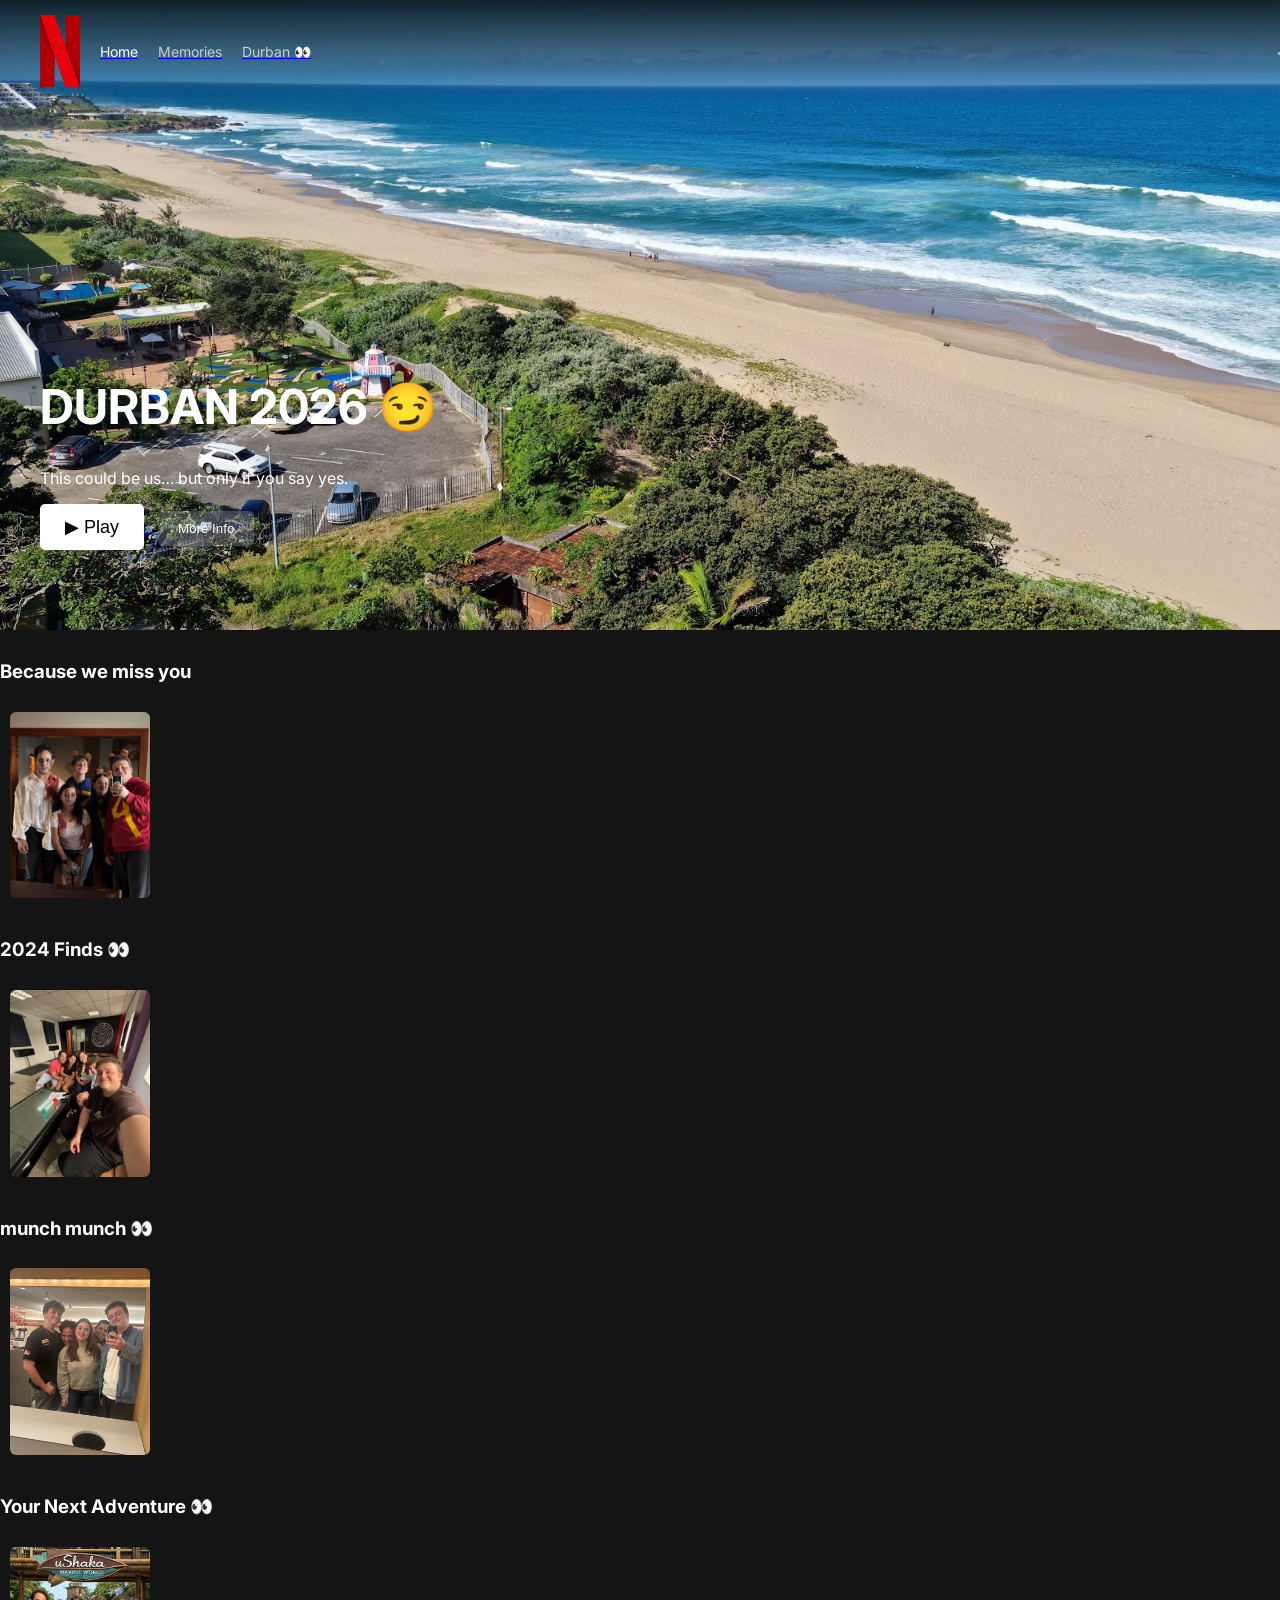
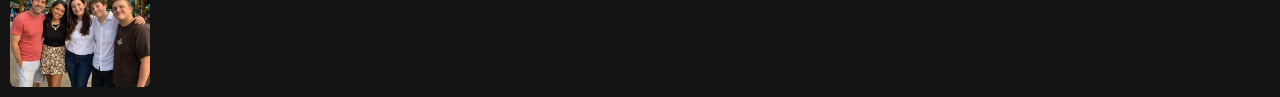
==== home.html @ 755cdad7 "Add files via upload" ====
<!DOCTYPE html>
<html lang="en">
<head>
  <meta charset="UTF-8">
  <meta name="viewport" content="width=device-width, initial-scale=1.0">
  <title>Netflix Home</title>

  <link rel="stylesheet" href="styles.css">

  <link href="https://fonts.googleapis.com/css2?family=Inter:wght@400;500;600&display=swap" rel="stylesheet">
</head>
<body>

<header class="navbar">
  <div class="nav-left">
    <img src="images/Netflix_2016_N_logo.svg.png" class="logo">
   
   <a href="https://tinyurl.com/2p9j6tzv" target="_blank">
     <span class="nav-item active">Home</span>
</a>
    
    <a href="https://tinyurl.com/2p9j6tzv" target="_blank">
    <span class="nav-item">Memories</span>
</a>
  
     <a href="https://tinyurl.com/2p9j6tzv" target="_blank">
  <span class="nav-item">Durban 👀</span>
</a>
   
  </div>

  <div class="nav-right">
    <button onclick="goBack()" class="back-btn">← Exit</button>
  </div>
</header>

<div class="hero">
  <img src="images/margate.jpg" class="hero-img">

  <div class="hero-content">
    <h1>DURBAN 2026 😏</h1>
    <p>This could be us… but only if you say yes.</p>

    <div class="hero-buttons">
      <a href="https://www.flysafair.co.za/cheap-flights/durban" target="_blank">
  <button class="play-btn">▶ Play</button>
</a>
<a href="https://www.flysafair.co.za/cheap-flights/durban" target="_blank">
  <button class="info-btn">More Info</button>
</a>      
    </div>
  </div>
</div>



<section class="row">
  <h3>Because we miss you</h3>
  <div class="row-posters">
    <img src="images/halloween.JPG" onclick="openShow('show3.html')">
  </div>
</section>

<section class="row">
  <h3>2024 Finds 👀</h3>
  <div class="row-posters">
    <img src="images/escape-room.jpg" onclick="openShow('show2.html')">
  </div>
</section>

<section class="row">
  <h3>munch munch 👀</h3>
  <div class="row-posters">
    <img src="images/bgr.jpg" onclick="openShow('show1.html')">
  </div>
</section>

<section class="row">
  <h3>Your Next Adventure 👀</h3>
  <div class="row-posters">
    <img src="images/ai-ushaka.PNG" onclick="openShow('show4.html')">
  </div>
</section>

<script>
function goBack() {
  window.location.href = "index.html";
}

function openShow(page) {
  window.location.href = page;
}
</script>

</body>
</html>
---- styles.css ----
body {
  margin: 0;
   font-family: 'Inter', sans-serif;
  background-color: #141414;
  color: white;
}

/* INTRO */
#intro {
  position: fixed;
  width: 100%;
  height: 100%;
  background: black;
  display: flex;
  flex-direction: column;
  align-items: center;
  justify-content: center;
  gap: 30px;
  z-index: 2000;
  transition: opacity 0.6s ease;
}

/* LOGO */
.netflix-logo {
  width: 140px;
  opacity: 0;
  animation: fadeIn 1s ease forwards;
}

/* LOADER */
.loader {
  width: 40px;
  height: 40px;
  border: 4px solid rgba(229, 9, 20, 0.2);
  border-top: 4px solid #e50914;
  border-radius: 50%;
  animation: spin 1s linear infinite;
  opacity: 0;
}

/* ANIMATIONS */
@keyframes fadeIn {
  to { opacity: 1; }
}

@keyframes spin {
  to { transform: rotate(360deg); }
}

/* SCREENS */
.screen {
  display: none;
  padding: 20px;
  text-align: center;
}

#profiles {
  display: flex;
  flex-direction: column;
  align-items: center;
  justify-content: center;
  height: 100vh;
  padding: 0;
}

.screen.active {
  display: block;
}

/* TITLE */
.title {
  font-size: 64px;
  font-weight: 500;
  margin-bottom: 60px;
  letter-spacing: 1.5px;
}

/* PROFILES */
.profile-container {
  display: flex;
  justify-content: center;
  align-items: center;
  gap: 60px;
  flex-wrap: wrap;
}

.profile {
  text-align: center;
  cursor: pointer;
  transition: transform 0.3s ease;
}

/* NAME */
.profile p {
  margin-top: 14px;
  font-size: 20px;
  color: #aaa;
  transition: color 0.3s ease;
}

/* IMAGE */
.profile img {
  width: 160px;
  height: 160px;
  border-radius: 10px;
  object-fit: cover;
  transition: transform 0.3s ease, border 0.3s ease, box-shadow 0.3s ease;
  box-shadow: 0 0 0 transparent;
}

.profile:hover img {
  transform: scale(1.2);  /* stronger zoom */
  border: 3px solid white;
  box-shadow: 0 15px 35px rgba(0,0,0,0.6);
}

.profile:hover p {
  color: white;
}

/* OPTIONAL: slight lift */
.profile:hover {
  transform: translateY(-5px);
}

/* HEADER */
header {
  display: flex;
  justify-content: space-between;
  align-items: center;
}

header h2 {
  color: #e50914;
}

.back-btn {
  background: none;
  border: none;
  color: white;
  cursor: pointer;
}

/* BANNER */
.banner {
  position: relative;
  margin-top: 20px;
}

.banner img {
  width: 100%;
  border-radius: 10px;
}

.banner-text {
  position: absolute;
  bottom: 20px;
  left: 20px;
}

.banner-text h1 {
  font-size: 32px;
}

.banner-text p {
  font-size: 14px;
  color: #ddd;
}

/* ROW */
.row {
  margin-top: 30px;
  text-align: left;
}

.row-posters {
  display: flex;
  overflow-x: auto;
  gap: 12px;
  padding: 10px;
}

.row-posters img {
  width: 140px;
  border-radius: 6px;
  cursor: pointer;
  transition: 0.3s;
}

.row-posters img:hover {
  transform: scale(1.08);
}

/* MODAL */
.modal {
  display: none;
  position: fixed;
  top: 0;
  width: 100%;
  height: 100%;
  background: rgba(0,0,0,0.85);
}

.modal-content {
  margin: 60px auto;
  width: 90%;
  max-width: 400px;
  background: #181818;
  padding: 15px;
  border-radius: 10px;
}
.profile img {
  box-shadow: 0 0 0 transparent;
}

.profile:hover img {
  box-shadow: 0 10px 25px rgba(0,0,0,0.5);
}
.logo {
  width: 40px;
}

header {
  display: flex;
  justify-content: space-between;
  align-items: center;
  padding: 20px;
}

.show-page {
  padding: 20px;
}

.show-image {
  width: 100%;
  border-radius: 10px;
}

.show-text {
  margin-top: 20px;
}

.show-text h1 {
  font-size: 28px;
}

.show-text p {
  color: #ccc;
}

/* CONTAINER */
.show-container {
  display: flex;
  height: 90vh;
  padding: 40px;
  gap: 40px;
}

/* LEFT SIDE */
.show-left {
  flex: 1;
  display: flex;
  flex-direction: column;
  justify-content: center;
}

.show-left h1 {
  font-size: 48px;
  margin-bottom: 10px;
}

.meta {
  display: flex;
  gap: 15px;
  color: #aaa;
  margin-bottom: 20px;
}

.description {
  max-width: 500px;
  line-height: 1.5;
  margin-bottom: 20px;
}

.cast {
  color: #ccc;
  margin-bottom: 30px;
}

/* PLAY BUTTON */
.play-btn {
  background: white;
  color: black;
  border: none;
  padding: 12px 25px;
  font-size: 18px;
  border-radius: 5px;
  cursor: pointer;
}

.play-btn:hover {
  background: #ddd;
}

/* LOCKED MESSAGE */
.locked {
  margin-top: 15px;
  color: #e50914;
  font-weight: bold;
}

/* RIGHT SIDE */
.show-right {
  flex: 1;
  position: relative;
}

.show-img {
  width: 100%;
  height: 100%;
  object-fit: cover;
  border-radius: 10px;
}

/* PLAY OVERLAY */
.play-overlay {
  position: absolute;
  top: 50%;
  left: 50%;
  transform: translate(-50%, -50%);
  font-size: 60px;
  color: white;
  opacity: 0.8;
}   
/* POPUP BACKGROUND */
.popup {
  display: none;
  position: fixed;
  top: 0;
  left: 0;
  width: 100%;
  height: 100%;
  background: rgba(0,0,0,0.7);
  justify-content: center;
  align-items: center;
  z-index: 3000;
}

/* POPUP BOX */
.popup-content {
  background: #181818;
  padding: 30px;
  border-radius: 10px;
  text-align: center;
  max-width: 300px;
  
}

/* TEXT */
.popup-content p {
  margin-bottom: 20px;
  font-size: 18px;
}

/* BUTTON */
.popup-content button {
  background: white;
  color: black;
  border: none;
  padding: 10px 20px;
  border-radius: 5px;
  cursor: pointer;
}

.popup-content button:hover {
  background: #ddd;
}
.navbar {
  position: fixed;
  top: 0;
  width: 100%;
  padding: 15px 40px;
  display: flex;
  justify-content: space-between;
  align-items: center;
  background: linear-gradient(to bottom, rgba(0,0,0,0.8), transparent);
  z-index: 1000;
}

.nav-left {
  display: flex;
  align-items: center;
  gap: 20px;
}

.nav-item {
  color: #ccc;
  cursor: pointer;
  font-size: 14px;
}

.nav-item.active {
  color: white;
}

.nav-item:hover {
  color: white;
}
.hero {
  position: relative;
  height: 70vh;
  overflow: hidden;
}

.hero-img {
  width: 100%;
  height: 100%;
  object-fit: cover;
}

.hero::after {
  content: "";
  position: absolute;
  bottom: 0;
  width: 100%;
  height: 200px;
  background: linear-gradient(to top, #141414, transparent);
}

.hero-content {
  position: absolute;
  bottom: 80px;
  left: 40px;
}

.hero-content h1 {
  font-size: 48px;
}

.hero-buttons {
  margin-top: 15px;
}

.info-btn {
  background: rgba(255,255,255,0.2);
  color: white;
  border: none;
  padding: 10px 20px;
  margin-left: 10px;
  border-radius: 5px;
}
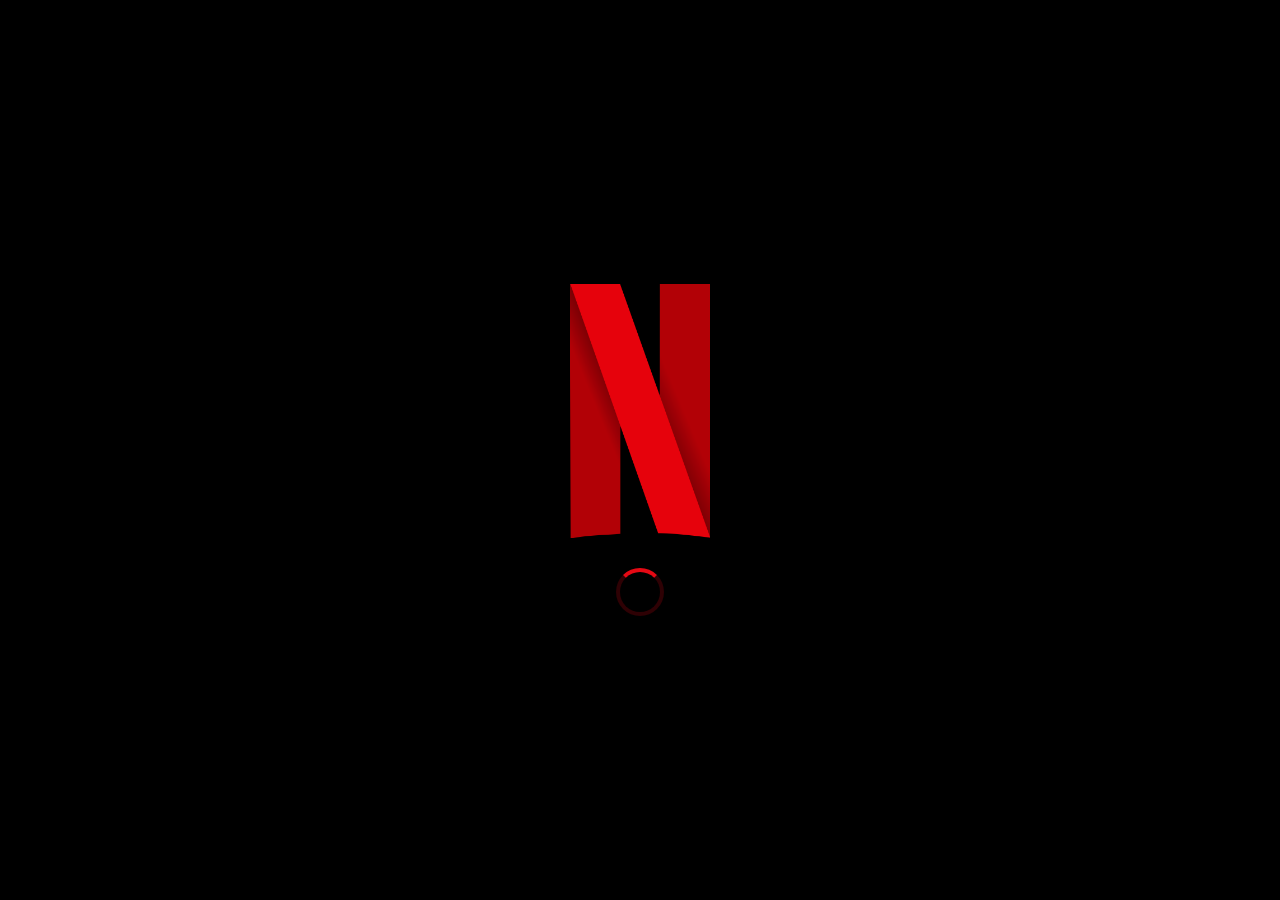
==== commit 3afbee26: "Add files via upload" ====
--- a/home.html
+++ b/home.html
@@ -1,5 +1,6 @@
 <!DOCTYPE html>
 <html lang="en">
+
 <head>
   <meta charset="UTF-8">
   <meta name="viewport" content="width=device-width, initial-scale=1.0">
@@ -10,7 +11,11 @@
   <link href="https://fonts.googleapis.com/css2?family=Inter:wght@400;500;600&display=swap" rel="stylesheet">
 </head>
 <body>
-
+    <script>
+  if (!sessionStorage.getItem("visited")) {
+    window.location.href = "index.html";
+  }
+</script>
 <header class="navbar">
   <div class="nav-left">
     <img src="images/Netflix_2016_N_logo.svg.png" class="logo">
